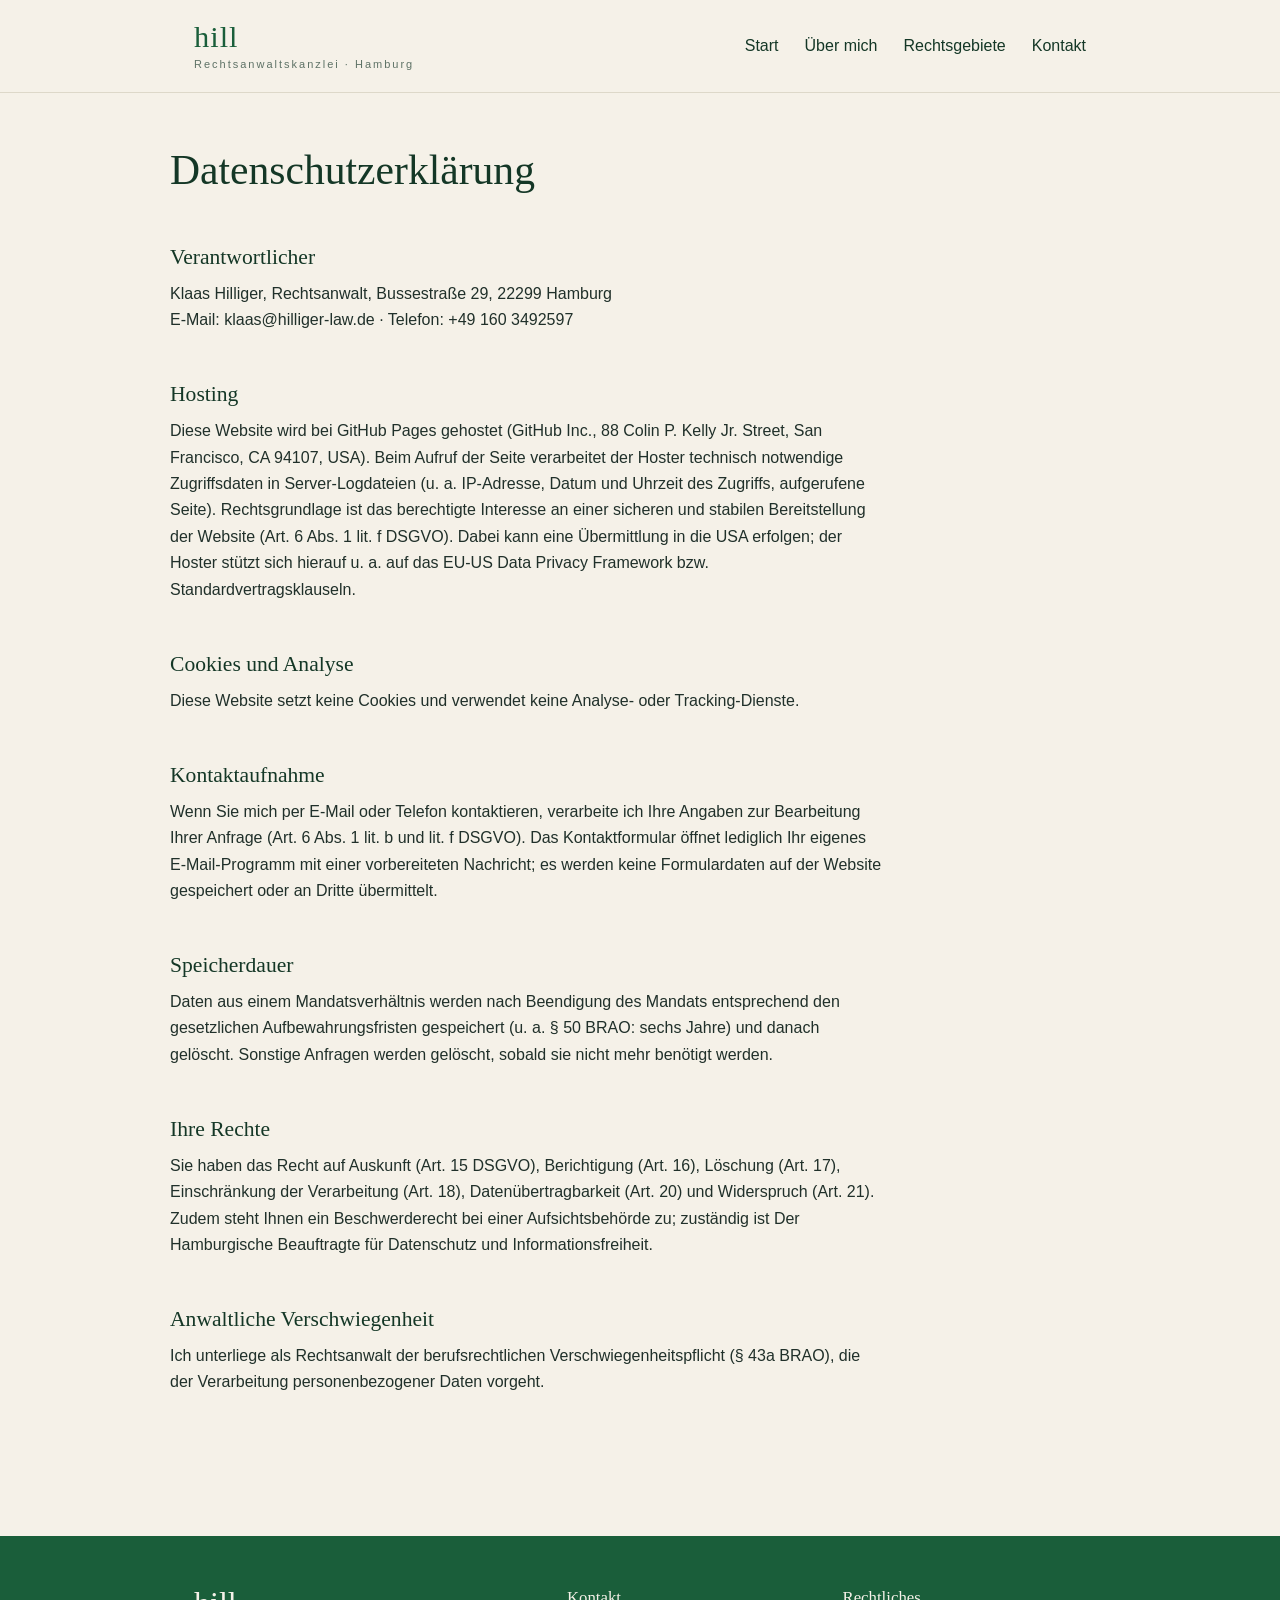
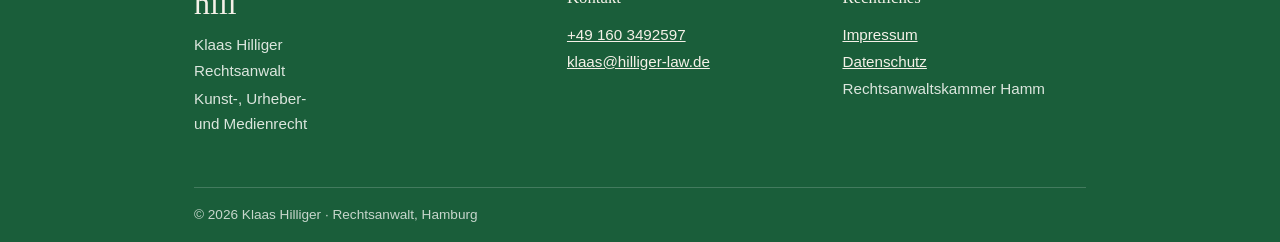
==== datenschutz.html @ f9287c40 "Add files via upload" ====
<!doctype html><html lang="de"><head><meta charset="utf-8"><meta name="viewport" content="width=device-width,initial-scale=1">
<title>Datenschutz – Klaas Hilliger, Rechtsanwalt</title><meta name="robots" content="noindex">
<link rel="stylesheet" href="style.css"></head><body>
<header class="site"><div class="wrap"><a class="brand" href="index.html">hill<span class="brandsub">Rechtsanwaltskanzlei · Hamburg</span></a><nav>
<a href="index.html">Start</a><a href="ueber-mich.html">Über mich</a><a href="rechtsgebiete.html">Rechtsgebiete</a><a href="kontakt.html">Kontakt</a></nav></div></header>
<main><div class="wrap pad legaldoc"><h1>Datenschutzerklärung</h1>
<h2>Verantwortlicher</h2><p>Klaas Hilliger, Rechtsanwalt, Bussestraße 29, 22299 Hamburg<br>E-Mail: klaas@hilliger-law.de · Telefon: +49 160 3492597</p>
<h2>Hosting</h2><p>Diese Website wird bei GitHub Pages gehostet (GitHub Inc., 88 Colin P. Kelly Jr. Street, San Francisco, CA 94107, USA). Beim Aufruf der Seite verarbeitet der Hoster technisch notwendige Zugriffsdaten in Server-Logdateien (u. a. IP-Adresse, Datum und Uhrzeit des Zugriffs, aufgerufene Seite). Rechtsgrundlage ist das berechtigte Interesse an einer sicheren und stabilen Bereitstellung der Website (Art. 6 Abs. 1 lit. f DSGVO). Dabei kann eine Übermittlung in die USA erfolgen; der Hoster stützt sich hierauf u. a. auf das EU-US Data Privacy Framework bzw. Standardvertragsklauseln.</p>
<h2>Cookies und Analyse</h2><p>Diese Website setzt keine Cookies und verwendet keine Analyse- oder Tracking-Dienste.</p>
<h2>Kontaktaufnahme</h2><p>Wenn Sie mich per E-Mail oder Telefon kontaktieren, verarbeite ich Ihre Angaben zur Bearbeitung Ihrer Anfrage (Art. 6 Abs. 1 lit. b und lit. f DSGVO). Das Kontaktformular öffnet lediglich Ihr eigenes E-Mail-Programm mit einer vorbereiteten Nachricht; es werden keine Formulardaten auf der Website gespeichert oder an Dritte übermittelt.</p>
<h2>Speicherdauer</h2><p>Daten aus einem Mandatsverhältnis werden nach Beendigung des Mandats entsprechend den gesetzlichen Aufbewahrungsfristen gespeichert (u. a. § 50 BRAO: sechs Jahre) und danach gelöscht. Sonstige Anfragen werden gelöscht, sobald sie nicht mehr benötigt werden.</p>
<h2>Ihre Rechte</h2><p>Sie haben das Recht auf Auskunft (Art. 15 DSGVO), Berichtigung (Art. 16), Löschung (Art. 17), Einschränkung der Verarbeitung (Art. 18), Datenübertragbarkeit (Art. 20) und Widerspruch (Art. 21). Zudem steht Ihnen ein Beschwerderecht bei einer Aufsichtsbehörde zu; zuständig ist Der Hamburgische Beauftragte für Datenschutz und Informationsfreiheit.</p>
<h2>Anwaltliche Verschwiegenheit</h2><p>Ich unterliege als Rechtsanwalt der berufsrechtlichen Verschwiegenheitspflicht (§ 43a BRAO), die der Verarbeitung personenbezogener Daten vorgeht.</p></div></main>
<footer class="site"><div class="wrap"><div class="cols">
<div><div class="fbrand serif">hill</div><p>Klaas Hilliger<br>Rechtsanwalt</p><p>Kunst-, Urheber-<br>und Medienrecht</p></div>
<div><h4>Kontakt</h4><ul><li><a href="tel:+491603492597">+49 160 3492597</a></li><li><a href="mailto:klaas@hilliger-law.de">klaas@hilliger-law.de</a></li></ul></div>
<div><h4>Rechtliches</h4><ul><li><a href="impressum.html">Impressum</a></li><li><a href="datenschutz.html">Datenschutz</a></li><li>Rechtsanwaltskammer Hamm</li></ul></div>
</div><div class="legal">© 2026 Klaas Hilliger · Rechtsanwalt, Hamburg</div></div></footer></body></html>
---- style.css ----
:root{--ivory:#F5F1E8;--paper:#FBF9F3;--green:#1A5E3A;--ink:#143726;--muted:#5E7266;--line:#DDD8C9}
*{box-sizing:border-box}html{scroll-behavior:smooth}
body{margin:0;background:var(--ivory);color:#20302a;font-family:-apple-system,"Segoe UI",Roboto,Helvetica,Arial,sans-serif;font-size:18px;line-height:1.65;-webkit-font-smoothing:antialiased}
.wrap{max-width:940px;margin:0 auto;padding:0 24px}
a{color:var(--green)}a:hover{text-decoration:underline}
h1,h2,h3,.serif{font-family:Georgia,"Times New Roman",serif;color:var(--ink);font-weight:400;line-height:1.22}
h1{font-size:2.6rem;margin:0 0 .4em}h2{font-size:1.7rem;margin:2.2em 0 .5em}h3{font-size:1.2rem;margin:1.5em 0 .3em}
p{margin:0 0 1em;max-width:66ch}.lead{font-size:1.22rem;color:var(--ink);max-width:60ch}
header.site{border-bottom:1px solid var(--line)}
header.site .wrap{display:flex;align-items:center;justify-content:space-between;padding:22px 24px}
.brand{font-family:Georgia,serif;font-size:1.9rem;color:var(--green);letter-spacing:1px;text-decoration:none}
nav a{color:var(--ink);margin-left:26px;font-size:1rem;text-decoration:none}
nav a.active{color:var(--green);border-bottom:2px solid var(--green);padding-bottom:3px}
.hero{padding:76px 0 60px}.hero h1{font-size:3rem;max-width:15ch}
.rule{width:64px;height:2px;background:var(--green);border:0;margin:26px 0}
.btn{display:inline-block;background:var(--green);color:var(--ivory);padding:13px 28px;border-radius:2px;margin-top:6px;text-decoration:none}
.btn:hover{background:var(--ink);text-decoration:none}
.pad{padding:52px 0}.pad-t{border-top:1px solid var(--line)}
.grid2{display:grid;grid-template-columns:340px 1fr;gap:52px;align-items:start}
.areas{margin:1.4em 0 0;padding:0;list-style:none}
.areas li{padding:22px 0;border-top:1px solid var(--line)}.areas li:last-child{border-bottom:1px solid var(--line)}
.areas h3{margin:0 0 .25em;color:var(--green)}.areas p{margin:0;color:var(--muted);max-width:70ch}
.portrait-wrap{position:relative;padding:14px 0 0 14px}
.portrait{width:100%;border-radius:3px;border:1px solid var(--line);display:block}
.portrait-wrap::before{content:"";position:absolute;left:0;top:0;width:96px;height:96px;border-left:2px solid var(--green);border-top:2px solid var(--green)}
footer.site{margin-top:72px;background:var(--green);color:var(--ivory)}
footer.site a{color:var(--ivory)}
footer.site .cols{display:grid;grid-template-columns:1.4fr 1fr 1fr;gap:32px;padding:48px 0}
footer.site h4{font-family:Georgia,serif;font-weight:400;font-size:1.05rem;margin:0 0 .6em}
footer.site .fbrand{font-size:2rem;margin-bottom:.3em}
footer.site p,footer.site li{color:#DCE6DE;font-size:.95rem;line-height:1.7;margin:.1em 0}
footer.site ul{list-style:none;padding:0;margin:0}
.legal{border-top:1px solid rgba(255,255,255,.18);padding:16px 0;font-size:.85rem;color:#C7D6CC}
form.k{max-width:580px}
label{display:block;font-size:.95rem;color:var(--ink);margin:16px 0 6px}
input,textarea{width:100%;padding:12px;border:1px solid var(--line);border-radius:3px;background:var(--paper);font:inherit;font-size:1rem}
input:focus,textarea:focus{outline:2px solid var(--green);border-color:var(--green)}
textarea{min-height:150px;resize:vertical}
.note{font-size:.9rem;color:var(--muted)}
.contactblock{margin:1em 0 1.6em}.contactblock a{font-size:1.15rem}
.small{font-size:.92rem;color:var(--muted);max-width:80ch}
.legaldoc h2{font-size:1.35rem}.legaldoc p,.legaldoc li{max-width:80ch;font-size:1rem}
:focus-visible{outline:2px solid var(--green);outline-offset:2px}
@media(max-width:760px){body{font-size:17px}.hero h1{font-size:2.2rem}h1{font-size:1.9rem}
 header.site .wrap{flex-direction:column;align-items:flex-start;gap:12px}
 nav a{margin:0 18px 0 0}.grid2{grid-template-columns:1fr;gap:28px}.portrait-wrap{max-width:320px}
 footer.site .cols{grid-template-columns:1fr;gap:24px}}
@media(prefers-reduced-motion:reduce){html{scroll-behavior:auto}}
footer.site .fbrand{color:var(--ivory)}
.brand{display:inline-block;line-height:1.05}
.brandsub{display:block;font-family:-apple-system,"Segoe UI",Roboto,Helvetica,Arial,sans-serif;font-size:11px;letter-spacing:2px;color:var(--muted);margin-top:5px}
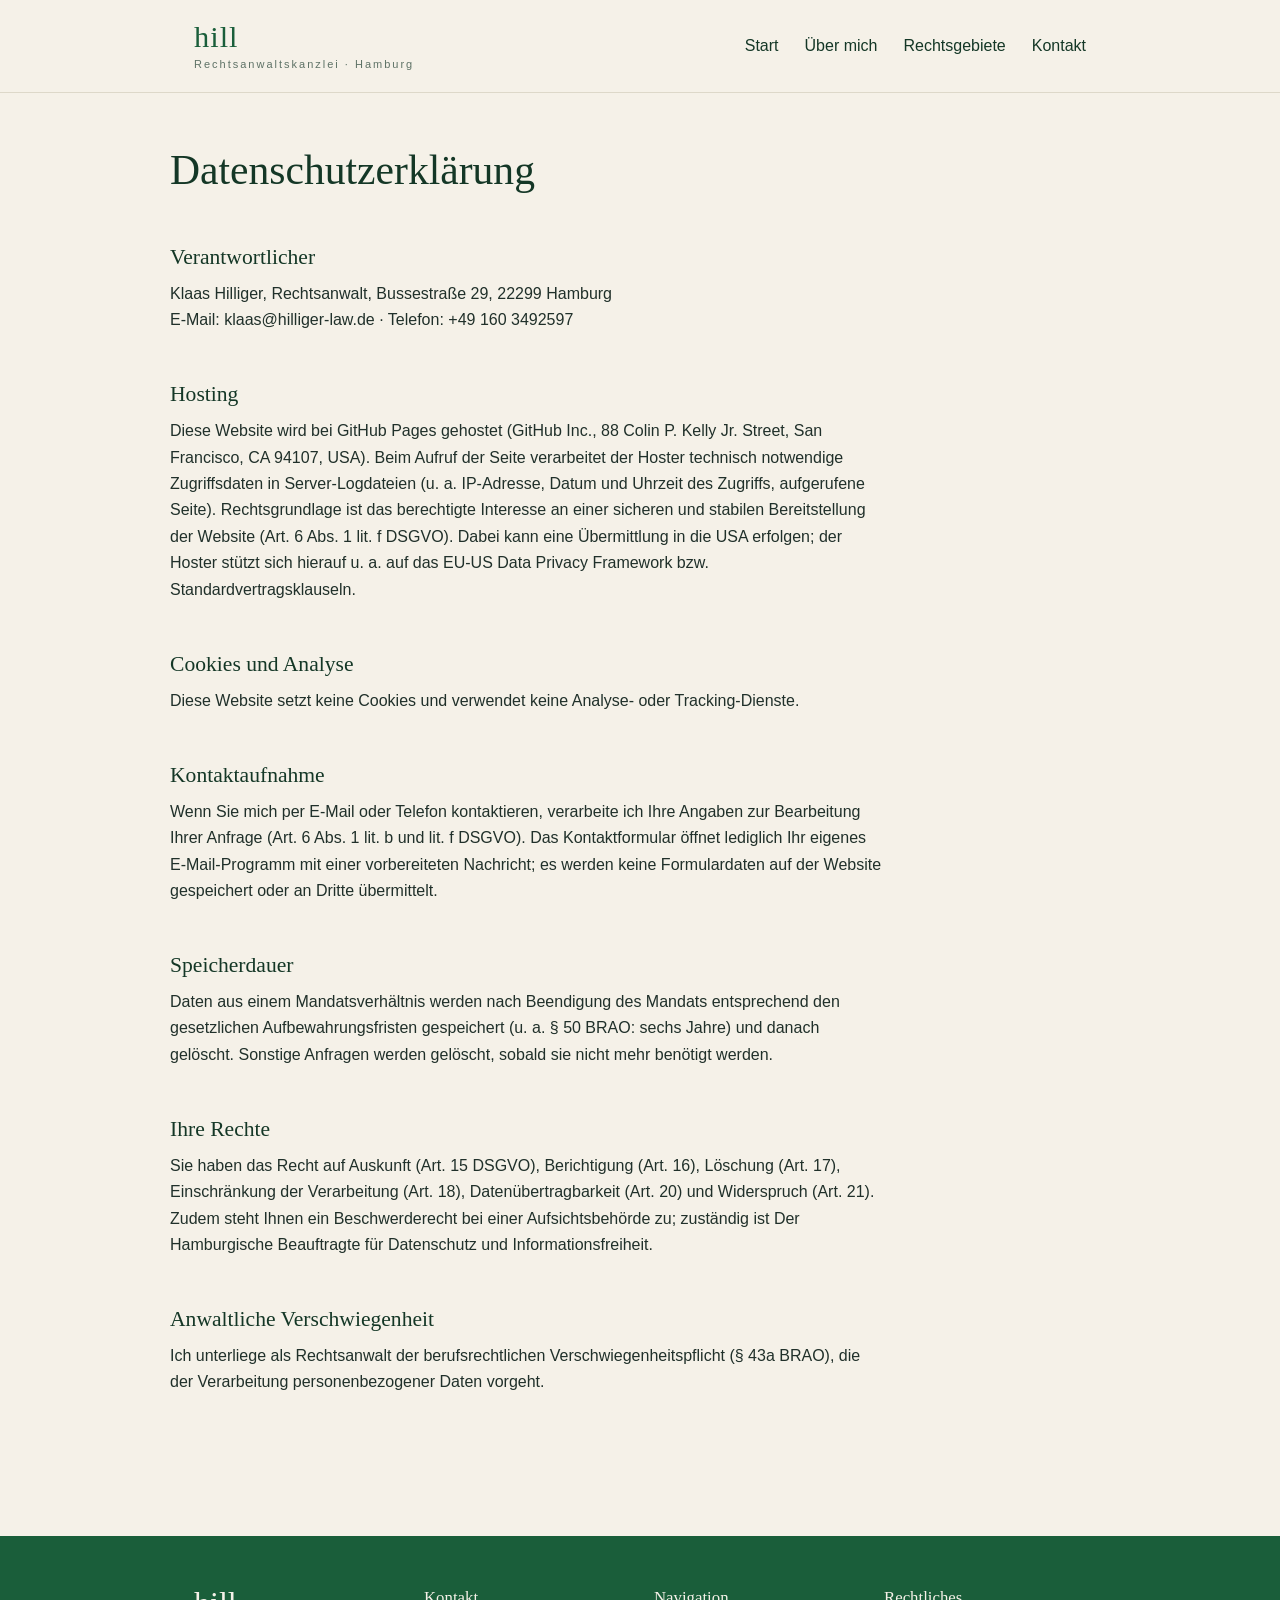
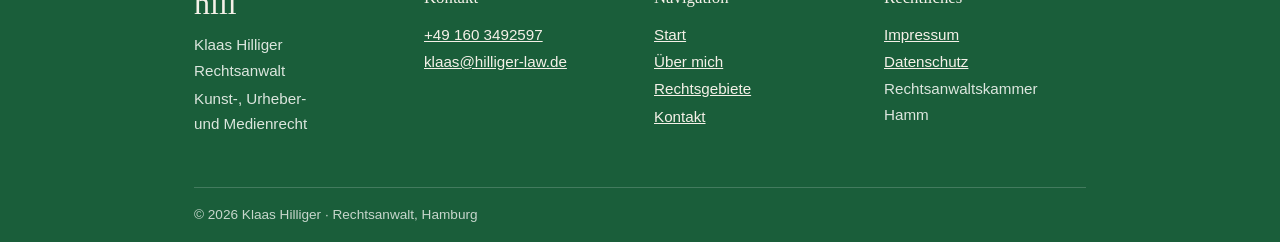
==== commit 2f7b0fd8: "Add files via upload" ====
--- a/datenschutz.html
+++ b/datenschutz.html
@@ -14,5 +14,6 @@
 <footer class="site"><div class="wrap"><div class="cols">
 <div><div class="fbrand serif">hill</div><p>Klaas Hilliger<br>Rechtsanwalt</p><p>Kunst-, Urheber-<br>und Medienrecht</p></div>
 <div><h4>Kontakt</h4><ul><li><a href="tel:+491603492597">+49 160 3492597</a></li><li><a href="mailto:klaas@hilliger-law.de">klaas@hilliger-law.de</a></li></ul></div>
+<div><h4>Navigation</h4><ul><li><a href="index.html">Start</a></li><li><a href="ueber-mich.html">Über mich</a></li><li><a href="rechtsgebiete.html">Rechtsgebiete</a></li><li><a href="kontakt.html">Kontakt</a></li></ul></div>
 <div><h4>Rechtliches</h4><ul><li><a href="impressum.html">Impressum</a></li><li><a href="datenschutz.html">Datenschutz</a></li><li>Rechtsanwaltskammer Hamm</li></ul></div>
 </div><div class="legal">© 2026 Klaas Hilliger · Rechtsanwalt, Hamburg</div></div></footer></body></html>
--- a/style.css
+++ b/style.css
@@ -49,3 +49,7 @@
 footer.site .fbrand{color:var(--ivory)}
 .brand{display:inline-block;line-height:1.05}
 .brandsub{display:block;font-family:-apple-system,"Segoe UI",Roboto,Helvetica,Arial,sans-serif;font-size:11px;letter-spacing:2px;color:var(--muted);margin-top:5px}
+footer.site .cols{grid-template-columns:1fr 1fr 1fr 1fr;gap:28px}
+.zitat{margin:1.5em 0;padding:.3em 0 .3em 22px;border-left:3px solid var(--green);color:var(--muted);font-size:.92rem;line-height:1.6;max-width:70ch}
+.zitat cite{display:block;margin-top:.7em;font-style:normal;color:var(--ink);font-size:.9rem}
+@media(max-width:760px){footer.site .cols{grid-template-columns:1fr}}
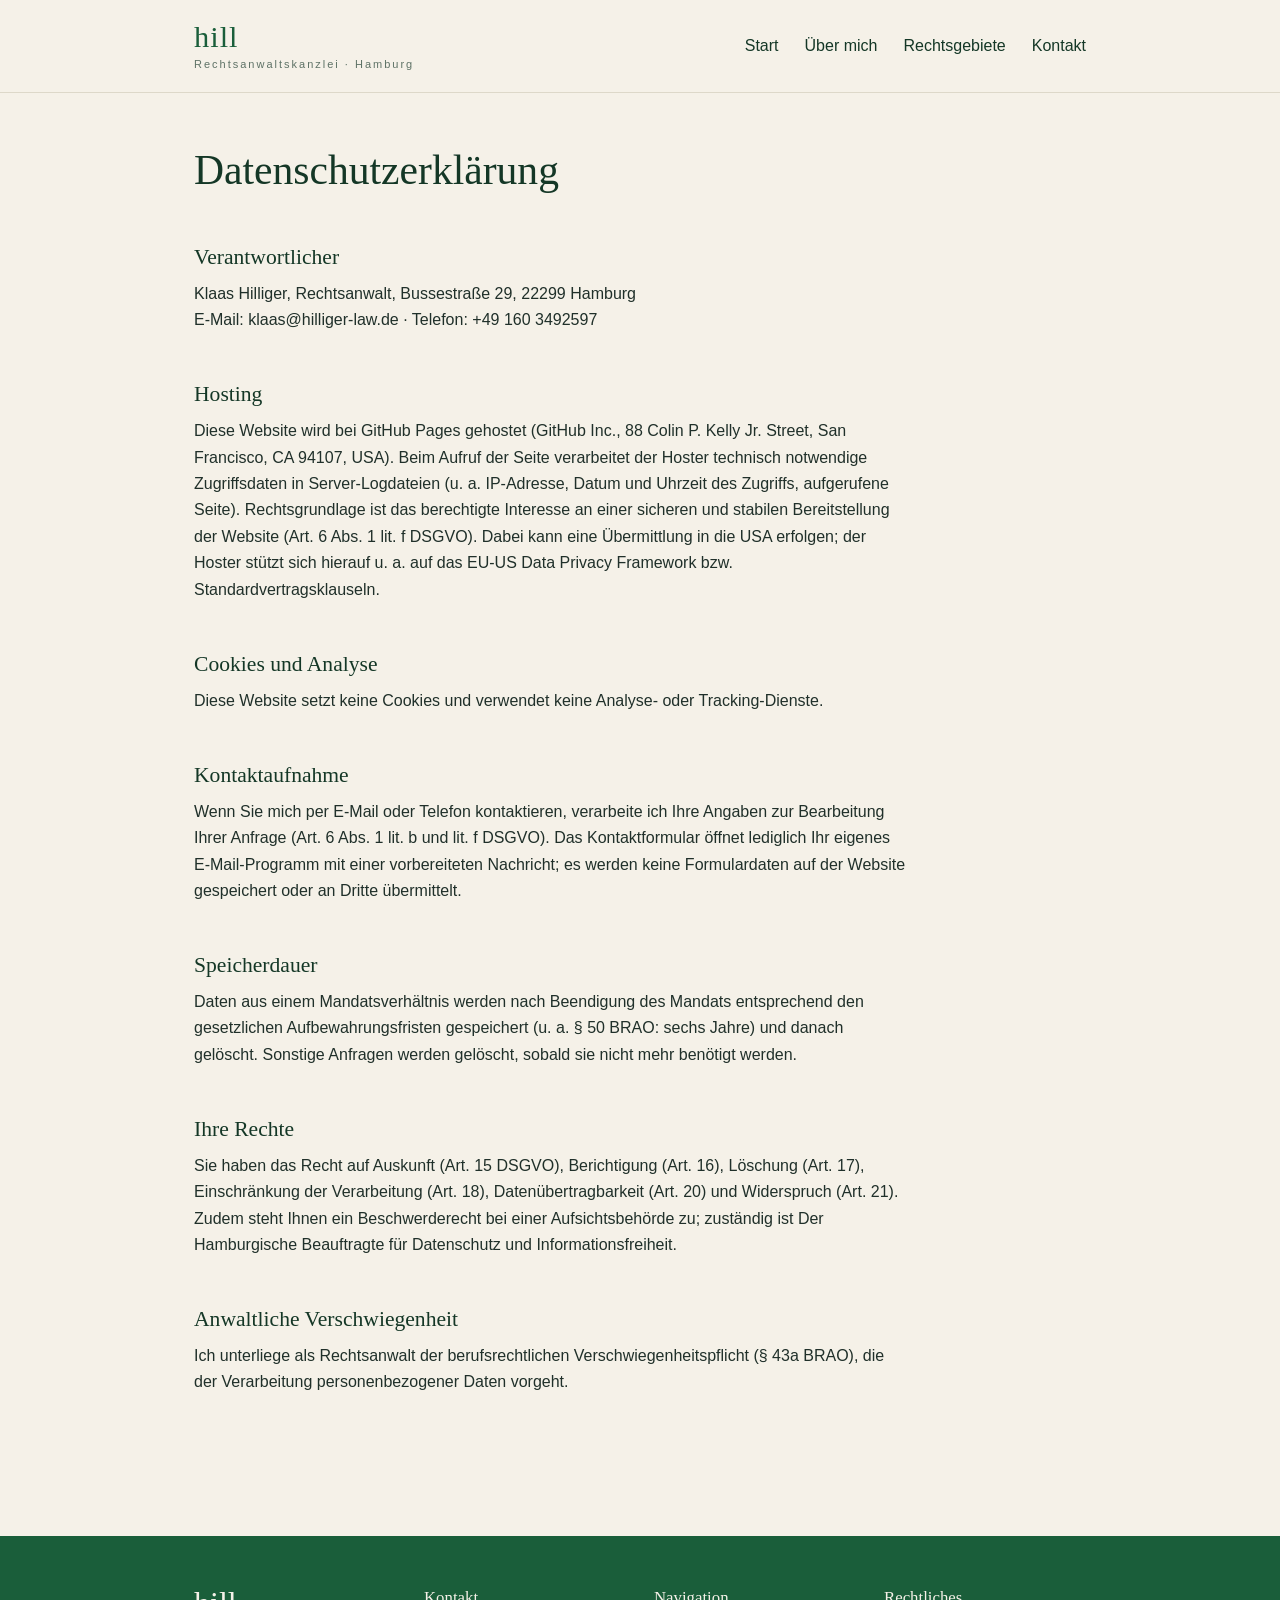
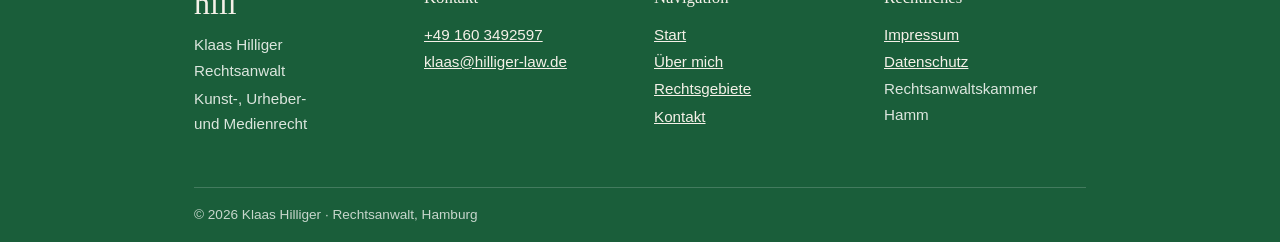
==== commit 1dbe3b57: "Add files via upload" ====
--- a/datenschutz.html
+++ b/datenschutz.html
@@ -1,8 +1,8 @@
 <!doctype html><html lang="de"><head><meta charset="utf-8"><meta name="viewport" content="width=device-width,initial-scale=1">
 <title>Datenschutz – Klaas Hilliger, Rechtsanwalt</title><meta name="robots" content="noindex">
-<link rel="stylesheet" href="style.css"></head><body>
-<header class="site"><div class="wrap"><a class="brand" href="index.html">hill<span class="brandsub">Rechtsanwaltskanzlei · Hamburg</span></a><nav>
-<a href="index.html">Start</a><a href="ueber-mich.html">Über mich</a><a href="rechtsgebiete.html">Rechtsgebiete</a><a href="kontakt.html">Kontakt</a></nav></div></header>
+<link rel="canonical" href="https://hilliger-law.de/datenschutz.html"><link rel="stylesheet" href="style.css"></head><body>
+<header class="site"><div class="wrap"><a class="brand" href="/">hill<span class="brandsub">Rechtsanwaltskanzlei · Hamburg</span></a><nav>
+<a href="/">Start</a><a href="ueber-mich.html">Über mich</a><a href="rechtsgebiete.html">Rechtsgebiete</a><a href="kontakt.html">Kontakt</a></nav></div></header>
 <main><div class="wrap pad legaldoc"><h1>Datenschutzerklärung</h1>
 <h2>Verantwortlicher</h2><p>Klaas Hilliger, Rechtsanwalt, Bussestraße 29, 22299 Hamburg<br>E-Mail: klaas@hilliger-law.de · Telefon: +49 160 3492597</p>
 <h2>Hosting</h2><p>Diese Website wird bei GitHub Pages gehostet (GitHub Inc., 88 Colin P. Kelly Jr. Street, San Francisco, CA 94107, USA). Beim Aufruf der Seite verarbeitet der Hoster technisch notwendige Zugriffsdaten in Server-Logdateien (u. a. IP-Adresse, Datum und Uhrzeit des Zugriffs, aufgerufene Seite). Rechtsgrundlage ist das berechtigte Interesse an einer sicheren und stabilen Bereitstellung der Website (Art. 6 Abs. 1 lit. f DSGVO). Dabei kann eine Übermittlung in die USA erfolgen; der Hoster stützt sich hierauf u. a. auf das EU-US Data Privacy Framework bzw. Standardvertragsklauseln.</p>
@@ -14,6 +14,6 @@
 <footer class="site"><div class="wrap"><div class="cols">
 <div><div class="fbrand serif">hill</div><p>Klaas Hilliger<br>Rechtsanwalt</p><p>Kunst-, Urheber-<br>und Medienrecht</p></div>
 <div><h4>Kontakt</h4><ul><li><a href="tel:+491603492597">+49 160 3492597</a></li><li><a href="mailto:klaas@hilliger-law.de">klaas@hilliger-law.de</a></li></ul></div>
-<div><h4>Navigation</h4><ul><li><a href="index.html">Start</a></li><li><a href="ueber-mich.html">Über mich</a></li><li><a href="rechtsgebiete.html">Rechtsgebiete</a></li><li><a href="kontakt.html">Kontakt</a></li></ul></div>
+<div><h4>Navigation</h4><ul><li><a href="/">Start</a></li><li><a href="ueber-mich.html">Über mich</a></li><li><a href="rechtsgebiete.html">Rechtsgebiete</a></li><li><a href="kontakt.html">Kontakt</a></li></ul></div>
 <div><h4>Rechtliches</h4><ul><li><a href="impressum.html">Impressum</a></li><li><a href="datenschutz.html">Datenschutz</a></li><li>Rechtsanwaltskammer Hamm</li></ul></div>
 </div><div class="legal">© 2026 Klaas Hilliger · Rechtsanwalt, Hamburg</div></div></footer></body></html>
--- a/style.css
+++ b/style.css
@@ -9,13 +9,13 @@
 header.site{border-bottom:1px solid var(--line)}
 header.site .wrap{display:flex;align-items:center;justify-content:space-between;padding:22px 24px}
 .brand{font-family:Georgia,serif;font-size:1.9rem;color:var(--green);letter-spacing:1px;text-decoration:none}
-nav a{color:var(--ink);margin-left:26px;font-size:1rem;text-decoration:none}
+nav a{color:var(--ink);margin-left:26px;font-size:1rem;text-decoration:none;white-space:nowrap}
 nav a.active{color:var(--green);border-bottom:2px solid var(--green);padding-bottom:3px}
 .hero{padding:76px 0 60px}.hero h1{font-size:3rem;max-width:15ch}
 .rule{width:64px;height:2px;background:var(--green);border:0;margin:26px 0}
 .btn{display:inline-block;background:var(--green);color:var(--ivory);padding:13px 28px;border-radius:2px;margin-top:6px;text-decoration:none}
 .btn:hover{background:var(--ink);text-decoration:none}
-.pad{padding:52px 0}.pad-t{border-top:1px solid var(--line)}
+.pad{padding-top:52px;padding-bottom:52px}.pad-t{border-top:1px solid var(--line)}
 .grid2{display:grid;grid-template-columns:340px 1fr;gap:52px;align-items:start}
 .areas{margin:1.4em 0 0;padding:0;list-style:none}
 .areas li{padding:22px 0;border-top:1px solid var(--line)}.areas li:last-child{border-bottom:1px solid var(--line)}
@@ -43,7 +43,7 @@
 :focus-visible{outline:2px solid var(--green);outline-offset:2px}
 @media(max-width:760px){body{font-size:17px}.hero h1{font-size:2.2rem}h1{font-size:1.9rem}
  header.site .wrap{flex-direction:column;align-items:flex-start;gap:12px}
- nav a{margin:0 18px 0 0}.grid2{grid-template-columns:1fr;gap:28px}.portrait-wrap{max-width:320px}
+ nav{display:flex;flex-wrap:wrap;gap:10px 18px}nav a{margin:0}.grid2{grid-template-columns:1fr;gap:28px}.portrait-wrap{max-width:320px}
  footer.site .cols{grid-template-columns:1fr;gap:24px}}
 @media(prefers-reduced-motion:reduce){html{scroll-behavior:auto}}
 footer.site .fbrand{color:var(--ivory)}
@@ -53,3 +53,4 @@
 .zitat{margin:1.5em 0;padding:.3em 0 .3em 22px;border-left:3px solid var(--green);color:var(--muted);font-size:.92rem;line-height:1.6;max-width:70ch}
 .zitat cite{display:block;margin-top:.7em;font-style:normal;color:var(--ink);font-size:.9rem}
 @media(max-width:760px){footer.site .cols{grid-template-columns:1fr}}
+html{-webkit-text-size-adjust:100%;text-size-adjust:100%}
